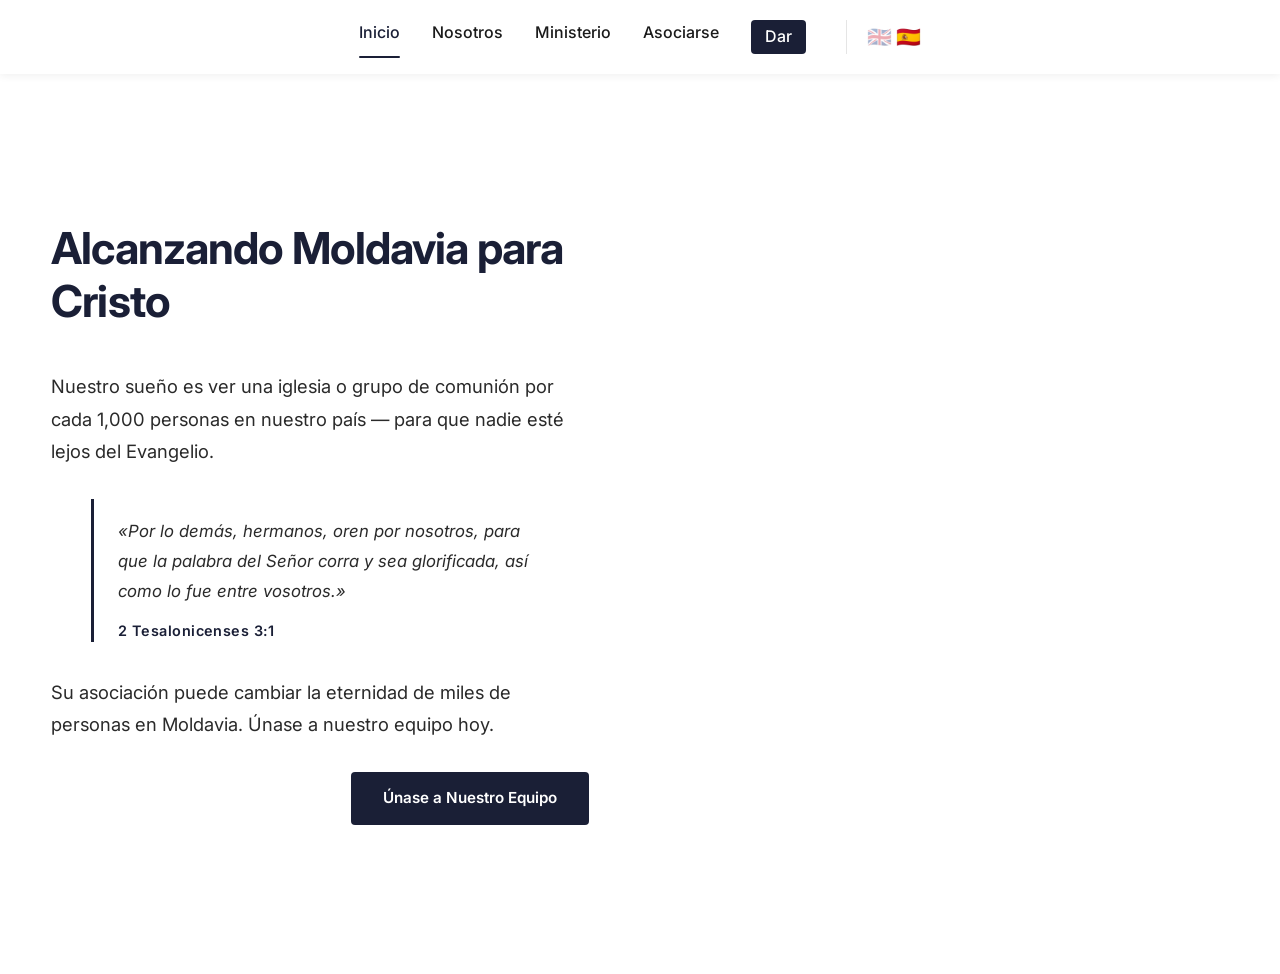
==== es/index.html @ 9c170106 "Add Spanish translation and language switcher for all pages Co-Authored-By: Claude Sonnet 4.6 <norep" ====
<!DOCTYPE html>
<html lang="es">
<head>
  <meta charset="UTF-8">
  <meta name="viewport" content="width=device-width, initial-scale=1.0">
  <meta name="description" content="La Familia Ladnyi sirve con Cru en Moldavia, plantando iglesias y discipulando creyentes. Nuestro sueño: un grupo de comunión por cada 1,000 personas.">

  <!-- Open Graph / Social Media -->
  <meta property="og:type" content="website">
  <meta property="og:title" content="Familia Ladnyi — Alcanzando Moldavia para Cristo">
  <meta property="og:description" content="Nuestro sueño es ver una iglesia o grupo de comunión por cada 1,000 personas en Moldavia.">
  <meta property="og:url" content="https://ladnyi-family.github.io/es/">
  <meta property="og:image" content="https://ladnyi-family.github.io/assets/images/index.JPG">

  <title>Familia Ladnyi — Alcanzando Moldavia para Cristo</title>

  <link rel="icon" type="image/png" href="../assets/images/favicon.png">

  <link rel="preconnect" href="https://fonts.googleapis.com">
  <link rel="preconnect" href="https://fonts.gstatic.com" crossorigin>
  <link href="https://fonts.googleapis.com/css2?family=Inter:wght@400;500;600;700&display=swap" rel="stylesheet">
  <link rel="stylesheet" href="../css/style.css">
</head>
<body class="page-home">

<header>
  <nav aria-label="Navegación principal">
    <a href="index.html" class="active" aria-current="page">Inicio</a>
    <a href="about.html">Nosotros</a>
    <a href="ministry.html">Ministerio</a>
    <a href="partner.html">Asociarse</a>
    <a href="https://give.cru.org/1097073" target="_blank" rel="noopener noreferrer" class="nav-give">Dar</a>
    <div class="nav-lang">
      <a href="../index.html" class="lang-btn" aria-label="English" title="English">🇬🇧</a>
      <a href="index.html" class="lang-btn lang-active" aria-label="Español" title="Español">🇪🇸</a>
    </div>
  </nav>
</header>

<main>
  <section class="hero">
    <div class="hero-content">
      <h1>Alcanzando Moldavia para Cristo</h1>
      <p>
        Nuestro sueño es ver una iglesia o grupo de comunión por cada 1,000 personas en nuestro país — para que nadie esté lejos del Evangelio.
      </p>
      <blockquote class="home-verse">
        <p>«Por lo demás, hermanos, oren por nosotros, para que la palabra del Señor corra y sea glorificada, así como lo fue entre vosotros.»</p>
        <cite>2 Tesalonicenses 3:1</cite>
      </blockquote>
      <p>
        Su asociación puede cambiar la eternidad de miles de personas en Moldavia. Únase a nuestro equipo hoy.
      </p>
      <div class="hero-cta">
        <a href="partner.html" class="cta-button">Únase a Nuestro Equipo</a>
      </div>
    </div>
    <div class="hero-photo"></div>
  </section>
</main>

<script src="../js/nav.js"></script>
</body>
</html>
---- css/style.css ----
/* =========================
   GLOBAL
========================= */
* {
  box-sizing: border-box;
}

html, body {
  margin: 0;
  padding: 0;
  font-family: 'Inter', sans-serif;
  color: #1a1a1a;
  line-height: 1.6;
}

header {
  position: sticky;
  top: 0;
  z-index: 100;
  background: #fff;
  box-shadow: 0 2px 8px rgba(0, 0, 0, 0.06);
}

nav {
  display: flex;
  justify-content: center;
  gap: 32px;
  padding: 20px 0;
}

nav a {
  text-decoration: none;
  color: #1a1a1a;
  font-weight: 500;
  transition: all 0.3s ease;
  position: relative;
}

nav a:hover {
  color: #1a1f36;
}

nav a.active {
  color: #1a1f36;
}

nav a.active::after {
  content: '';
  position: absolute;
  bottom: -4px;
  left: 0;
  right: 0;
  height: 2px;
  background: #1a1f36;
  border-radius: 2px;
  transition: opacity 0.2s ease;
}

nav.nav-hovered a.active::after {
  opacity: 0;
}

.nav-underline-svg {
  position: absolute;
  left: 0;
  bottom: -9px;
  width: 100%;
  height: 12px;
  overflow: visible;
  pointer-events: none;
}

.nav-lang {
  display: flex;
  align-items: center;
  gap: 4px;
  margin-left: 8px;
  padding-left: 20px;
  border-left: 1px solid rgba(0, 0, 0, 0.1);
}

.lang-btn {
  font-size: 1.25rem;
  line-height: 1;
  text-decoration: none;
  opacity: 0.35;
  transition: opacity 0.2s;
  display: flex;
  align-items: center;
}

.lang-btn:hover {
  opacity: 0.7;
}

.lang-btn.lang-active {
  opacity: 1;
}

nav a.nav-give {
  background: #1a1f36;
  color: #fff;
  padding: 4px 14px;
  border-radius: 4px;
  transition: all 0.3s ease;
  vertical-align: baseline;
}

nav a.nav-give:hover {
  background: #0f1420;
  transform: translateY(-1px);
  box-shadow: 0 2px 8px rgba(26, 31, 54, 0.3);
}

nav a.nav-give::after {
  display: none;
}

main {
  width: 100%;
  overflow-x: hidden;
}

h1, h2, h3 {
  line-height: 1.2;
  color: #1a1f36;
}

h1 {
  font-size: 2.75rem;
  font-weight: 700;
  letter-spacing: -0.02em;
  margin-top: 0;
  margin-bottom: 20px;
}

h2 {
  font-size: 2rem;
  font-weight: 600;
  letter-spacing: -0.01em;
  margin-bottom: 16px;
}

h3 {
  font-size: 1.5rem;
  font-weight: 600;
  margin-top: 0;
  margin-bottom: 12px;
}

p {
  line-height: 1.75;
  color: #2a2a2a;
}

strong {
  font-weight: 600;
  color: #1a1f36;
}

/* =========================
   HOME
========================= */
.page-home .hero {
  display: grid;
  grid-template-columns: 1fr 1fr;
  min-height: 100vh;
}

.page-home .hero-content {
  display: flex;
  flex-direction: column;
  justify-content: center;
  padding: 80px 8%;
  background: #fff;
}

.page-home .hero-photo {
  background: url("/assets/images/index.JPG") center 75% / cover no-repeat;
  filter: grayscale(1);
  transition: filter 0s;
}

.page-home .hero-photo:hover {
  filter: grayscale(0);
  transition: filter 2.5s ease;
}

.page-home .hero-content h1 {
  margin-bottom: 24px;
}

.page-home .hero-content > p {
  font-size: 1.15rem;
  margin-bottom: 0;
  max-width: 65ch;
}

.home-verse {
  margin-top: 32px;
  padding-left: 24px;
  border-left: 3px solid #1a1f36;
  font-style: italic;
}

.home-verse p {
  font-size: 1.05rem;
  line-height: 1.8;
  margin-bottom: 12px;
  color: #2a2a2a;
}

.home-verse cite {
  display: block;
  font-style: normal;
  font-weight: 600;
  font-size: 0.9rem;
  letter-spacing: 0.03em;
  color: #1a1f36;
}

.hero-cta {
  margin-top: 32px;
  text-align: right;
}

.cta-button {
  display: inline-block;
  background: #1a1f36;
  color: #fff;
  padding: 14px 32px;
  text-decoration: none;
  font-weight: 600;
  font-size: 0.95rem;
  border-radius: 4px;
  transition: all 0.3s ease;
}

.cta-button:hover {
  background: #0f1420;
  transform: translateY(-2px);
  box-shadow: 0 6px 16px rgba(26, 31, 54, 0.4);
}

/* =========================
   ABOUT
========================= */
.page-about .about-wrap {
  padding: 80px 8% 100px;
  max-width: 1400px;
  margin: 0 auto;
}

.page-about .about-wrap > h1 {
  text-align: center;
  margin-bottom: 48px;
}

.page-about .about-body {
  overflow: hidden;
}

.page-about .about-body img {
  float: left;
  width: 50%;
  height: auto;
  display: block;
  border-radius: 12px;
  box-shadow: 0 8px 24px rgba(0, 0, 0, 0.12);
  filter: grayscale(1);
  transition: filter 0s;
  margin-right: clamp(30px, 5vw, 60px);
  margin-bottom: 24px;
}

.page-about .about-body img:hover {
  filter: grayscale(0);
  transition: filter 2.5s ease;
}

.page-about .about-body p {
  margin-bottom: 24px;
  font-size: 1.05rem;
}

/* =========================
   MINISTRY
========================= */
.page-ministry .ministry-intro {
  padding: 80px 8% 60px;
  max-width: 860px;
}

.page-ministry .ministry-intro p {
  font-size: 1.15rem;
  margin: 0;
}

.page-ministry .ministry-photo {
  padding: 0 8%;
}

.page-ministry .ministry-photo img {
  width: 100%;
  height: auto;
  display: block;
  border-radius: 12px;
  filter: grayscale(1);
  transition: filter 0s;
}

.page-ministry .ministry-photo img:hover {
  filter: grayscale(0);
  transition: filter 2.5s ease;
}

.page-ministry .ministry-cards-section {
  padding: 80px 8%;
}

.page-ministry .ministry-cards {
  display: grid;
  grid-template-columns: 1fr 1fr 1fr;
  gap: 24px;
  max-width: 1400px;
}

.page-ministry .card {
  background: #f8f9fa;
  padding: 32px;
  border-radius: 12px;
  border-left: 2px solid #1a1f36;
  transition: all 0.3s ease;
}

.page-ministry .card:hover {
  transform: translateY(-4px);
  box-shadow: 0 8px 24px rgba(0, 0, 0, 0.1);
  border-left-width: 4px;
}

.page-ministry .card h3 {
  color: #1a1f36;
  margin-bottom: 12px;
  font-size: 1rem;
  font-weight: 700;
  text-transform: uppercase;
  letter-spacing: 0.06em;
}

.page-ministry .card p {
  margin: 0;
  color: #2a2a2a;
  line-height: 1.75;
  font-size: 0.95rem;
}

/* =========================
   MINISTRY VIDEO
========================= */
.ministry-video {
  padding: 80px 8%;
  background: #f8f9fa;
}

.ministry-video-inner {
  max-width: 860px;
  margin: 0 auto;
}

.ministry-video-inner h2 {
  text-align: center;
  margin-top: 0;
  margin-bottom: 40px;
}

.video-wrap {
  position: relative;
  padding-bottom: 56.25%;
  height: 0;
  overflow: hidden;
  border-radius: 12px;
}

.video-wrap iframe {
  position: absolute;
  top: 0;
  left: 0;
  width: 100%;
  height: 100%;
  border: none;
}

/* =========================
   TARGET LIFE
========================= */
.target-life {
  background: #f8f9fa;
  padding: 100px 8%;
}

.target-life-wrap {
  display: grid;
  grid-template-columns: 1fr 1fr;
  gap: clamp(40px, 6vw, 80px);
  align-items: center;
  max-width: 1400px;
  margin: 0 auto;
}

.target-life img {
  width: 100%;
  aspect-ratio: 4/3;
  object-fit: cover;
  object-position: center 85%;
  display: block;
  border-radius: 12px;
  box-shadow: 0 8px 24px rgba(0, 0, 0, 0.12);
  filter: grayscale(1);
  transition: filter 0s;
}

.target-life img:hover {
  filter: grayscale(0);
  transition: filter 2.5s ease;
}

.target-life h2 {
  margin-top: 0;
  margin-bottom: 24px;
}

.target-life p {
  font-size: 1.05rem;
  line-height: 1.8;
  margin-bottom: 20px;
  color: #2a2a2a;
}

.target-life p:last-child {
  margin-bottom: 0;
}

/* =========================
   PARTNER
========================= */
.page-partner .hero {
  display: grid;
  grid-template-columns: 1fr 1fr;
  min-height: 100vh;
}

.page-partner .hero-photo {
  background: url("/assets/images/partner.jpg") center 15% / cover no-repeat;
  filter: grayscale(1);
  transition: filter 0s;
}

.page-partner .hero-photo:hover {
  filter: grayscale(0);
  transition: filter 2.5s ease;
}

.page-partner .hero-content {
  display: flex;
  flex-direction: column;
  justify-content: center;
  padding: 80px 8%;
  background: #fff;
  overflow-y: auto;
}

.page-partner .hero-content h1 {
  margin-top: 0;
  margin-bottom: 24px;
}

.page-partner .hero-content p {
  font-size: 1.05rem;
  margin-bottom: 20px;
  max-width: 65ch;
}

.page-partner .buttons {
  margin-top: 36px;
  display: flex;
  flex-direction: column;
  gap: 16px;
}

.page-partner .button-row {
  display: flex;
  gap: 16px;
}

.page-partner .button-row a {
  flex: 1;
}

.page-partner .full-width-btn {
  width: 100%;
}

.page-partner .buttons a {
  min-height: 56px;
  height: auto;
  display: flex;
  align-items: center;
  justify-content: center;
  padding: 14px 24px;
  border: 2px solid #1a1f36;
  background: #1a1f36;
  color: #fff;
  text-decoration: none;
  font-weight: 600;
  font-size: 0.9rem;
  text-transform: uppercase;
  letter-spacing: 0.05em;
  border-radius: 4px;
  text-align: center;
  line-height: 1.2;
  transition: all 0.3s ease;
}

.page-partner .buttons a:hover {
  background: #0f1420;
  border-color: #0f1420;
  transform: translateY(-2px);
  box-shadow: 0 6px 16px rgba(26, 31, 54, 0.4);
}

.page-partner .button-row a[href="special.html"] {
  background: #f9b625;
  border-color: #f9b625;
  color: #1a1a2e;
}

.page-partner .button-row a[href="special.html"]:hover {
  background: #e0a31f;
  border-color: #e0a31f;
  color: #1a1a2e;
  box-shadow: 0 6px 16px rgba(249, 182, 37, 0.45);
}

.page-partner .buttons a.full-width-btn {
  background: #f9b625;
  border-color: #f9b625;
  color: #1a1a2e;
}

.page-partner .buttons a.full-width-btn:hover {
  background: #e0a31f;
  border-color: #e0a31f;
  color: #1a1a2e;
  box-shadow: 0 6px 16px rgba(249, 182, 37, 0.45);
}

/* =========================
   PARTNER SLIDER
========================= */
.partner-slider-wrap {
  margin: 20px 0;
}

.partner-progress-header {
  display: flex;
  justify-content: space-between;
  font-size: 0.85rem;
  color: #777;
  margin-bottom: 10px;
}

.partner-progress-raised {
  font-weight: 700;
  color: #f9b625;
}

.partner-slider-inner {
  position: relative;
}


.partner-slider-label {
  font-size: 1.1rem;
  font-weight: 600;
  color: #1a1f36;
  margin-top: 10px;
}

#partnerSlider {
  -webkit-appearance: none;
  appearance: none;
  width: 100%;
  height: 6px;
  border-radius: 3px;
  background: linear-gradient(to right, #f9b625 0%, #e5e5e5 0%);
  outline: none;
  cursor: pointer;
}

#partnerSlider::-webkit-slider-thumb {
  -webkit-appearance: none;
  appearance: none;
  width: 28px;
  height: 28px;
  border-radius: 50%;
  background: #f9b625;
  border: 3px solid #fff;
  box-shadow: 0 2px 8px rgba(0,0,0,0.25);
  cursor: pointer;
  transition: transform 0.15s ease, box-shadow 0.15s ease;
}

#partnerSlider::-webkit-slider-thumb:hover {
  transform: scale(1.15);
  box-shadow: 0 4px 12px rgba(249, 182, 37, 0.5);
}

#partnerSlider::-moz-range-thumb {
  width: 28px;
  height: 28px;
  border-radius: 50%;
  background: #f9b625;
  border: 3px solid #fff;
  box-shadow: 0 2px 8px rgba(0,0,0,0.25);
  cursor: pointer;
}

#partnerSlider::-moz-range-track {
  height: 6px;
  border-radius: 3px;
  background: #e5e5e5;
}

/* =========================
   SUBSCRIBE FORM
========================= */
.subscribe-form {
  margin-top: 24px;
}

.subscribe-form input[type="email"],
.subscribe-form input[type="text"] {
  display: block;
  width: 100%;
  padding: 12px 16px;
  margin-bottom: 10px;
  border: 1.5px solid #d0d0d0;
  border-radius: 4px;
  font-family: 'Inter', sans-serif;
  font-size: 0.95rem;
  color: #1a1a1a;
  background: #fff;
  transition: border-color 0.2s ease;
  box-sizing: border-box;
}

.subscribe-form input:focus {
  outline: none;
  border-color: #1a1f36;
}

.subscribe-form input::placeholder {
  color: #aaa;
}

.subscribe-form button[type="submit"] {
  display: inline-block;
  margin-top: 6px;
  padding: 14px 32px;
  background: #f9b625;
  border: 2px solid #f9b625;
  color: #1a1a2e;
  font-family: 'Inter', sans-serif;
  font-weight: 600;
  font-size: 0.9rem;
  text-transform: uppercase;
  letter-spacing: 0.05em;
  border-radius: 4px;
  cursor: pointer;
  transition: all 0.3s ease;
}

.subscribe-honeypot {
  position: absolute;
  left: -5000px;
}

.subscribe-form button[type="submit"]:hover {
  background: #e0a31f;
  border-color: #e0a31f;
  transform: translateY(-2px);
  box-shadow: 0 6px 16px rgba(249, 182, 37, 0.45);
}

/* =========================
   SHARED COMPONENTS
========================= */
.amount-pills {
  display: flex;
  flex-wrap: wrap;
  gap: 8px;
  align-items: center;
  margin: 4px 0;
}

.amount-pill {
  display: flex;
  align-items: center;
  justify-content: center;
  flex: 1;
  padding: 5px 14px;
  background: #f9b625;
  color: #1a1a2e;
  font-weight: 700;
  font-size: 0.95rem;
  border-radius: 50px;
  text-decoration: none;
  border: 2px solid #f9b625;
  transition: all 0.25s ease;
  white-space: nowrap;
  line-height: 1;
}

.amount-pill:hover {
  background: #e0a31f;
  border-color: #e0a31f;
  transform: translateY(-2px);
  box-shadow: 0 4px 12px rgba(249, 182, 37, 0.45);
}

.about-cta {
  margin-top: 36px;
}

.btn-gold {
  display: inline-block;
  padding: 14px 32px;
  background: #f9b625;
  border: 2px solid #f9b625;
  color: #1a1a2e;
  text-decoration: none;
  font-weight: 600;
  font-size: 0.9rem;
  text-transform: uppercase;
  letter-spacing: 0.05em;
  border-radius: 4px;
  transition: all 0.3s ease;
}

.btn-gold:hover {
  background: #e0a31f;
  border-color: #e0a31f;
  transform: translateY(-2px);
  box-shadow: 0 6px 16px rgba(249, 182, 37, 0.45);
}

/* =========================
   SPECIAL
========================= */
.page-special .active-need {
  display: flex;
  flex-direction: column;
}

.active-need-photo {
  width: 100%;
}

.active-need-photo img {
  width: 100%;
  height: auto;
  display: block;
  filter: grayscale(1);
  transition: filter 0s;
}

.active-need-photo img:hover {
  filter: grayscale(0);
  transition: filter 2.5s ease;
}

.active-need-content {
  display: flex;
  justify-content: center;
  padding: 80px 8%;
}

.special-container {
  max-width: 680px;
  width: 100%;
}

.special-email-note {
  font-size: 0.9rem;
  color: #666;
  margin-top: 20px;
}

.special-email-note a {
  color: #1a1f36;
  font-weight: 500;
}

/* =========================
   MOBILE
========================= */
@media (max-width: 900px) {
  h1 { font-size: 2.25rem; }
  h2 { font-size: 1.75rem; }

  nav {
    gap: 20px;
    padding: 16px 0;
  }

  /* HOME */
  .page-home .hero {
    grid-template-columns: 1fr;
    min-height: 0;
  }

  .page-home .hero-photo {
    height: 0;
    padding-bottom: 133%;
    background-position: top center;
  }

  .page-home .hero-content {
    padding: 40px 6%;
  }

  /* ABOUT */
  .page-about .about-wrap {
    padding: 60px 6% 80px;
  }

  .page-about .about-body img {
    float: none;
    width: 100%;
    margin-right: 0;
  }

  /* MINISTRY */
  .page-ministry .ministry-intro {
    padding: 48px 6% 40px;
  }

  .page-ministry .ministry-photo {
    padding: 0 6%;
  }

  .page-ministry .ministry-cards-section {
    padding: 48px 6%;
  }

  .page-ministry .ministry-cards {
    grid-template-columns: 1fr;
    gap: 16px;
  }

  /* TARGET LIFE */
  .target-life {
    padding: 60px 6%;
  }

  .target-life-wrap {
    grid-template-columns: 1fr;
    gap: 40px;
  }

  /* SPECIAL */
  .active-need-content {
    padding: 48px 6%;
  }

  /* PARTNER */
  .page-partner .hero {
    grid-template-columns: 1fr;
    min-height: 0;
  }

  .page-partner .hero-photo {
    height: 0;
    padding-bottom: 100%;
    background-position: top center;
  }

  .page-partner .hero-content {
    padding: 40px 6%;
  }

  .page-partner .button-row {
    flex-direction: column;
  }

  .page-partner .buttons a {
    width: 100%;
  }
}

@media (max-width: 768px) {
  h1 { font-size: 2rem; }
  h2 { font-size: 1.5rem; }
  h3 { font-size: 1.25rem; }

  .page-home .hero-content {
    padding: 32px 6%;
  }

  .page-partner .hero-content {
    padding: 32px;
  }
}

@media (max-width: 600px) {
  h1 {
    font-size: 1.75rem;
    letter-spacing: -0.01em;
  }

  nav {
    gap: 16px;
    font-size: 0.95rem;
  }

  .page-home .hero-content {
    padding: 24px 6%;
  }

  .page-ministry .hero-left,
  .page-partner .hero-content {
    padding: 24px 6%;
  }

  .page-partner .buttons a {
    padding: 0 20px;
    font-size: 0.85rem;
  }
}
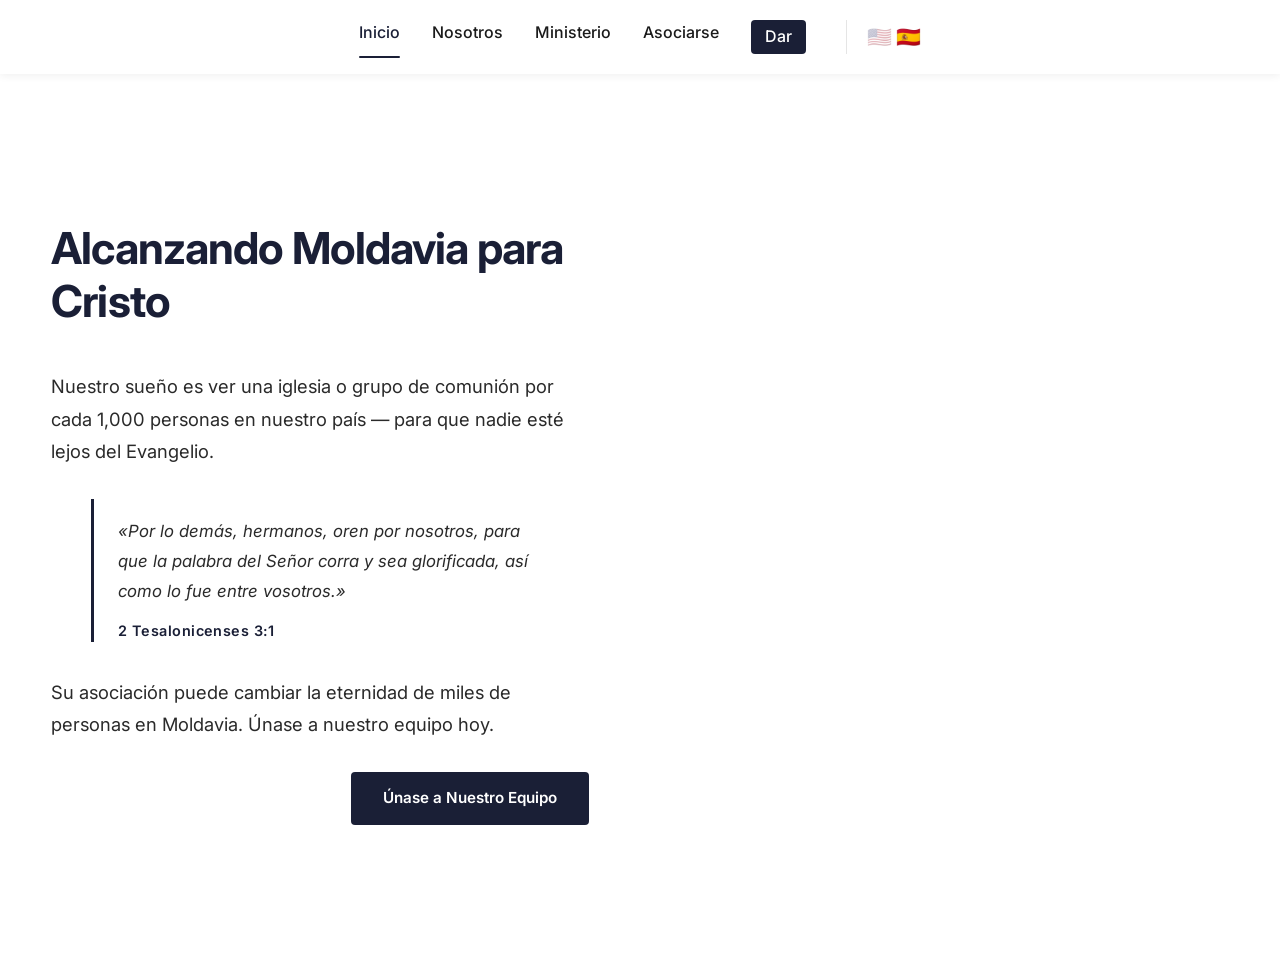
==== commit cf9fe35f: "Replace British flag with American flag in language switcher Co-Authored-By: Claude Sonnet 4.6 <nore" ====
--- a/es/index.html
+++ b/es/index.html
@@ -31,7 +31,7 @@
     <a href="partner.html">Asociarse</a>
     <a href="https://give.cru.org/1097073" target="_blank" rel="noopener noreferrer" class="nav-give">Dar</a>
     <div class="nav-lang">
-      <a href="../index.html" class="lang-btn" aria-label="English" title="English">🇬🇧</a>
+      <a href="../index.html" class="lang-btn" aria-label="English" title="English">🇺🇸</a>
       <a href="index.html" class="lang-btn lang-active" aria-label="Español" title="Español">🇪🇸</a>
     </div>
   </nav>
